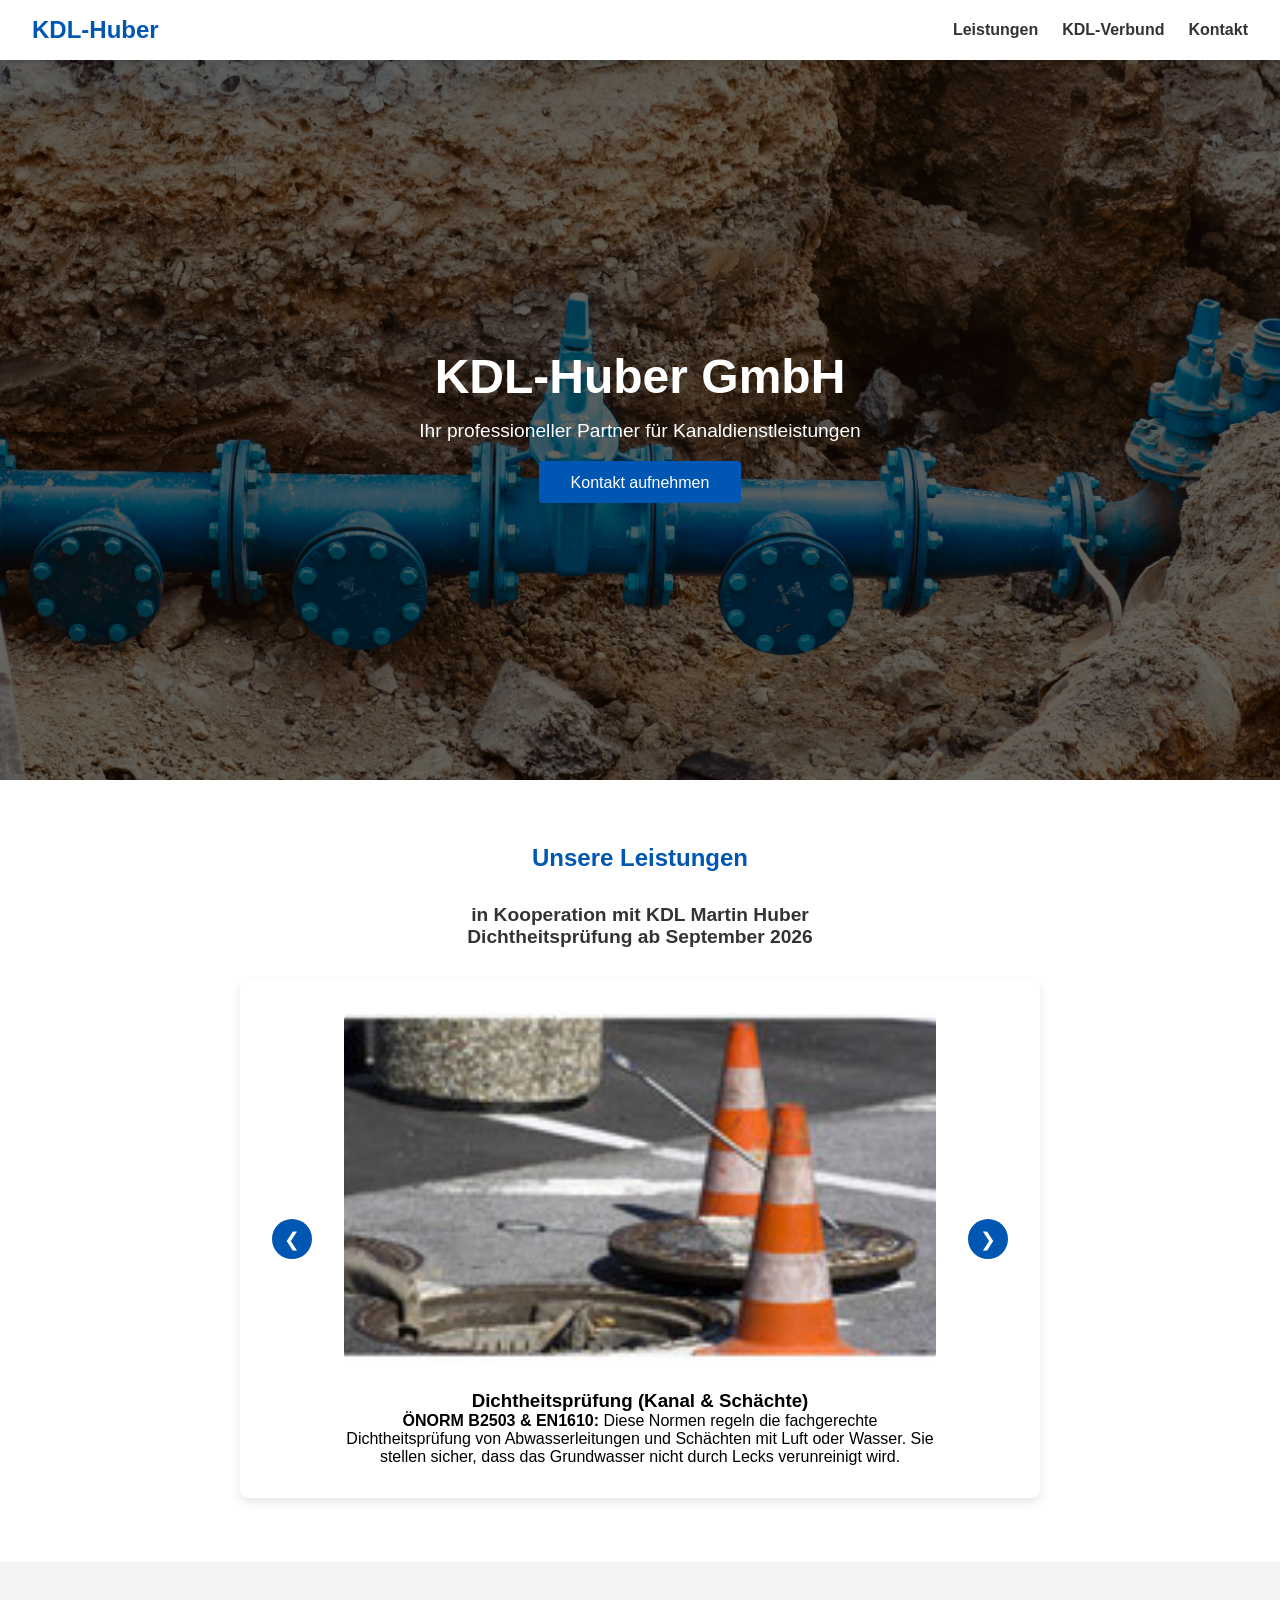
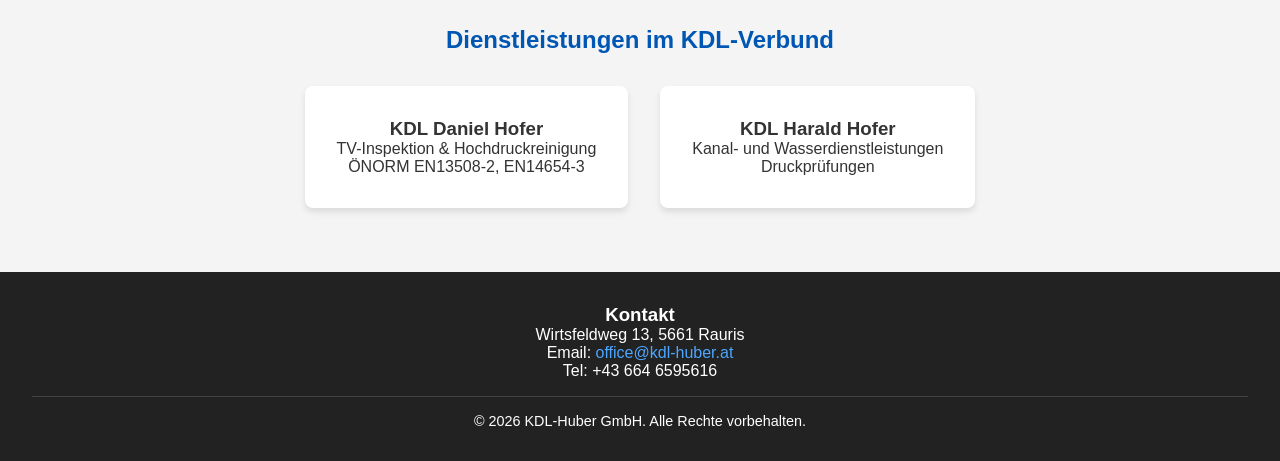
==== frontend/index.html @ ad159cf1 "change images" ====
<!DOCTYPE html>
<html lang="de">
<head>
    <meta charset="UTF-8">
    <meta name="viewport" content="width=device-width, initial-scale=1.0">
    <title>KDL-Huber GmbH | Kanaldienstleistungen</title>
    <link rel="stylesheet" href="style.css">
</head>
<body>
    <header class="navbar">
        <div class="logo">KDL-Huber</div>
        <nav>
            <ul class="nav-links">
                <li><a href="#services">Leistungen</a></li>
                <li><a href="#partner">KDL-Verbund</a></li>
                <li><a href="#contact">Kontakt</a></li>
            </ul>
        </nav>
    </header>

    <section class="hero" id="home">
        <div class="hero-content">
            <h1>KDL-Huber GmbH</h1>
            <p>Ihr professioneller Partner für Kanaldienstleistungen</p>
            <a href="#contact" class="btn">Kontakt aufnehmen</a>
        </div>
    </section>

    <section id="services" class="section">
        <h2>Unsere Leistungen</h2>
        <p class="coop-text">in Kooperation mit KDL Martin Huber<br>Dichtheitsprüfung ab September 2026</p>

        <div class="slider-container">
            <button class="slider-btn prev" onclick="moveSlide(-1)">&#10094;</button>
            
            <div class="slides">
                <!-- Slide 1 -->
                <div class="slide active">
                    <img src="../images/druckpruefungen_2.jpg" alt="Schacht Dichtheitsprüfung">
                    <h3>Dichtheitsprüfung (Kanal & Schächte)</h3>
                    <p><strong>ÖNORM B2503 & EN1610:</strong> Diese Normen regeln die fachgerechte Dichtheitsprüfung von Abwasserleitungen und Schächten mit Luft oder Wasser. Sie stellen sicher, dass das Grundwasser nicht durch Lecks verunreinigt wird.</p>
                </div>
                <!-- Slide 2 -->
                <div class="slide">
                    <img src="../images/Kanaldruckpruefungen.jpg" alt="Druckrohrleitungen">
                    <h3>Prüfung von Druckrohrleitungen</h3>
                    <p><strong>ÖNORM B5101:</strong> Diese Norm definiert die strengen Vorgaben für die Druckprüfung von Wasserleitungen. Wir garantieren, dass Ihre Leitungen dem geforderten Betriebsdruck dauerhaft und sicher standhalten.</p>
                </div>
                <!-- Slide 3 -->
                <div class="slide">
                    <img src="../images/Schachtdruckpruefungen.jpg" alt="Kanaldienstleistungen">
                    <h3>Umfassende Kanaldienstleistungen</h3>
                    <p>Egal ob Hausanschluss oder öffentliches Netz: Wir bieten professionelle Lösungen rund um Kanal- und Wasserdienstleistungen auf höchstem technischem Niveau.</p>
                </div>
            </div>

            <button class="slider-btn next" onclick="moveSlide(1)">&#10095;</button>
        </div>
    </section>

    <section id="partner" class="section bg-light">
        <h2>Dienstleistungen im KDL-Verbund</h2>
        <div class="partner-container">
            <a href="https://kanalundwasser.at/" target="_blank" class="partner-card">
                <h3>KDL Daniel Hofer</h3>
                <p>TV-Inspektion & Hochdruckreinigung<br>ÖNORM EN13508-2, EN14654-3</p>
            </a>
            <a href="https://www.kanaldienstleistungen.com/" target="_blank" class="partner-card">
                <h3>KDL Harald Hofer</h3>
                <p>Kanal- und Wasserdienstleistungen<br>Druckprüfungen</p>
            </a>
        </div>
    </section>

    <footer id="contact">
        <div class="footer-content">
            <h3>Kontakt</h3>
            <p>Wirtsfeldweg 13, 5661 Rauris</p>
            <p>Email: <a href="mailto:office@kdl-huber.at">office@kdl-huber.at</a></p>
            <p>Tel: +43 664 6595616</p>
        </div>
        <div class="footer-bottom">
            <p>&copy; 2026 KDL-Huber GmbH. Alle Rechte vorbehalten.</p>
        </div>
    </footer>
    
    <script src="app.js"></script>
</body>
</html>
---- frontend/style.css ----
:root {
    --primary: #0056b3;
    --text: #333;
    --light-bg: #f4f4f4;
}

* { margin: 0; padding: 0; box-sizing: border-box; font-family: sans-serif; }
html { scroll-behavior: smooth; }

.navbar {
    display: flex; justify-content: space-between; align-items: center;
    background: #fff; padding: 1rem 2rem;
    position: sticky; top: 0; z-index: 100; box-shadow: 0 2px 5px rgba(0,0,0,0.1);
}
.logo { font-size: 1.5rem; font-weight: bold; color: var(--primary); }
.nav-links { list-style: none; display: flex; gap: 1.5rem; }
.nav-links a { text-decoration: none; color: var(--text); font-weight: bold; }

.hero {
    height: 80vh;
    background: linear-gradient(rgba(0,0,0,0.6), rgba(0,0,0,0.6)), url('../images/hero-bg.jpg') center/cover;
    display: flex; align-items: center; justify-content: center;
    text-align: center; color: #fff;
}
.hero h1 { font-size: 3rem; margin-bottom: 1rem; }
.hero p { font-size: 1.2rem; margin-bottom: 2rem; }
.btn { background: var(--primary); color: #fff; padding: 0.8rem 2rem; text-decoration: none; border-radius: 4px; }

.section { padding: 4rem 2rem; text-align: center; }
.bg-light { background: var(--light-bg); }
.section h2 { margin-bottom: 2rem; color: var(--primary); }

.services-container, .partner-container {
    display: flex; justify-content: center; gap: 2rem; flex-wrap: wrap;
}
.service-card, .partner-card {
    background: #fff; padding: 2rem; border-radius: 8px;
    box-shadow: 0 4px 6px rgba(0,0,0,0.1); max-width: 350px;
    text-decoration: none; color: var(--text);
}
.partner-card:hover { transform: translateY(-5px); transition: 0.3s; }
.service-card img { width: 100%; border-radius: 5px; margin-bottom: 1rem; }

footer { background: #222; color: #fff; padding: 2rem; text-align: center; }
footer a { color: #4da6ff; text-decoration: none; }
.footer-bottom { margin-top: 1rem; border-top: 1px solid #444; padding-top: 1rem; font-size: 0.9rem; }

/* --- Slider & Service Styles --- */
.coop-text {
    font-size: 1.2rem;
    font-weight: bold;
    margin-bottom: 2rem;
    color: var(--text);
}

.slider-container {
    position: relative;
    max-width: 800px;
    margin: 0 auto;
    display: flex;
    align-items: center;
    background: #fff;
    padding: 2rem;
    border-radius: 8px;
    box-shadow: 0 4px 10px rgba(0,0,0,0.1);
}

.slides {
    overflow: hidden;
    width: 100%;
    position: relative;
}

.slide {
    display: none;
    text-align: center;
    padding: 0 2rem;
    animation: fade 0.5s ease-in-out;
}

.slide.active {
    display: block;
}

.slide img {
    width: 100%;
    height: 350px;
    object-fit: cover;
    border-radius: 8px;
    margin-bottom: 1.5rem;
}

.slider-btn {
    background: var(--primary);
    color: white;
    border: none;
    width: 40px;
    height: 40px;
    cursor: pointer;
    font-size: 1.2rem;
    border-radius: 50%;
    z-index: 10;
    display: flex;
    align-items: center;
    justify-content: center;
    flex-shrink: 0;
}

.slider-btn:hover {
    background: #004494;
}

@keyframes fade {
    from { opacity: 0.4; }
    to { opacity: 1; }
}
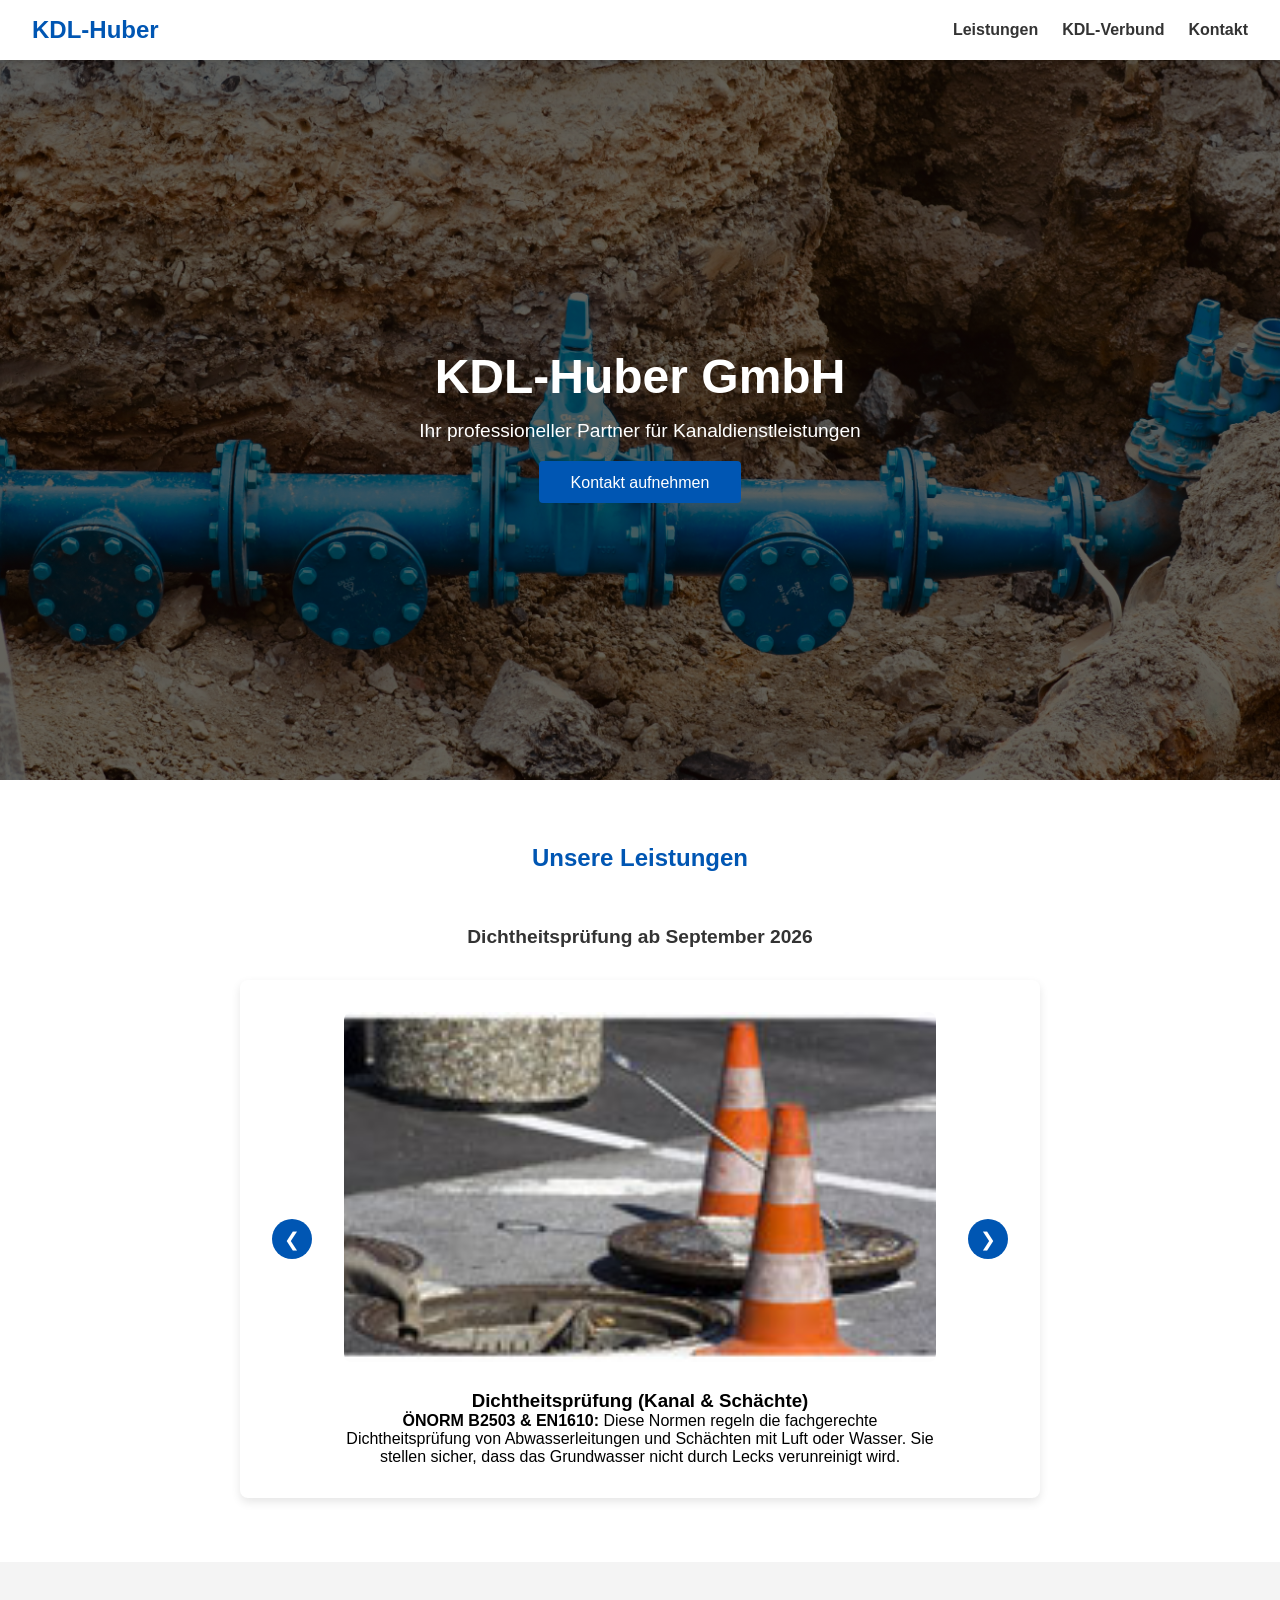
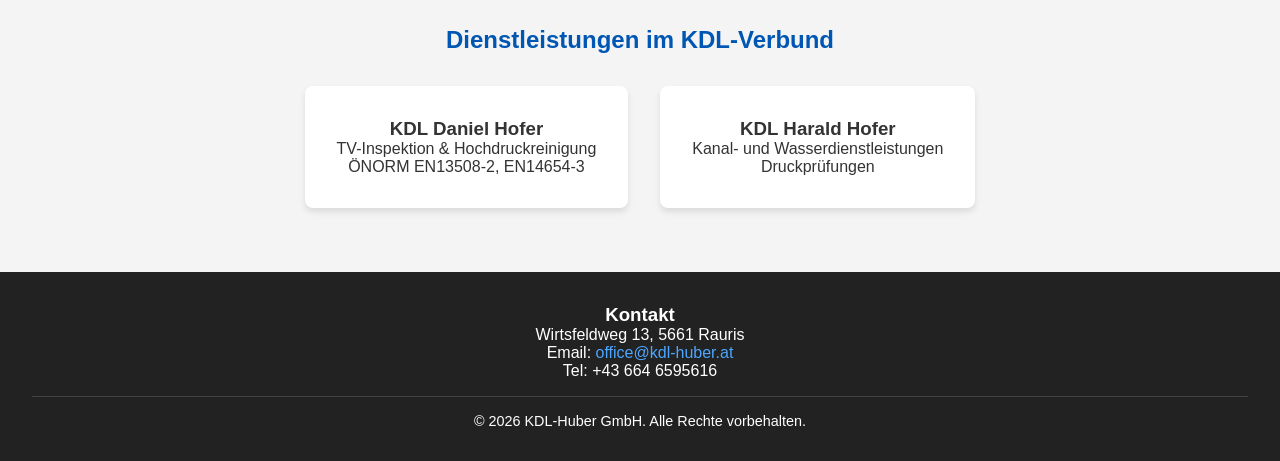
==== commit 80abb616: "koop" ====
--- a/frontend/index.html
+++ b/frontend/index.html
@@ -28,7 +28,7 @@
 
     <section id="services" class="section">
         <h2>Unsere Leistungen</h2>
-        <p class="coop-text">in Kooperation mit KDL Martin Huber<br>Dichtheitsprüfung ab September 2026</p>
+        <p class="coop-text"><br>Dichtheitsprüfung ab September 2026</p>
 
         <div class="slider-container">
             <button class="slider-btn prev" onclick="moveSlide(-1)">&#10094;</button>
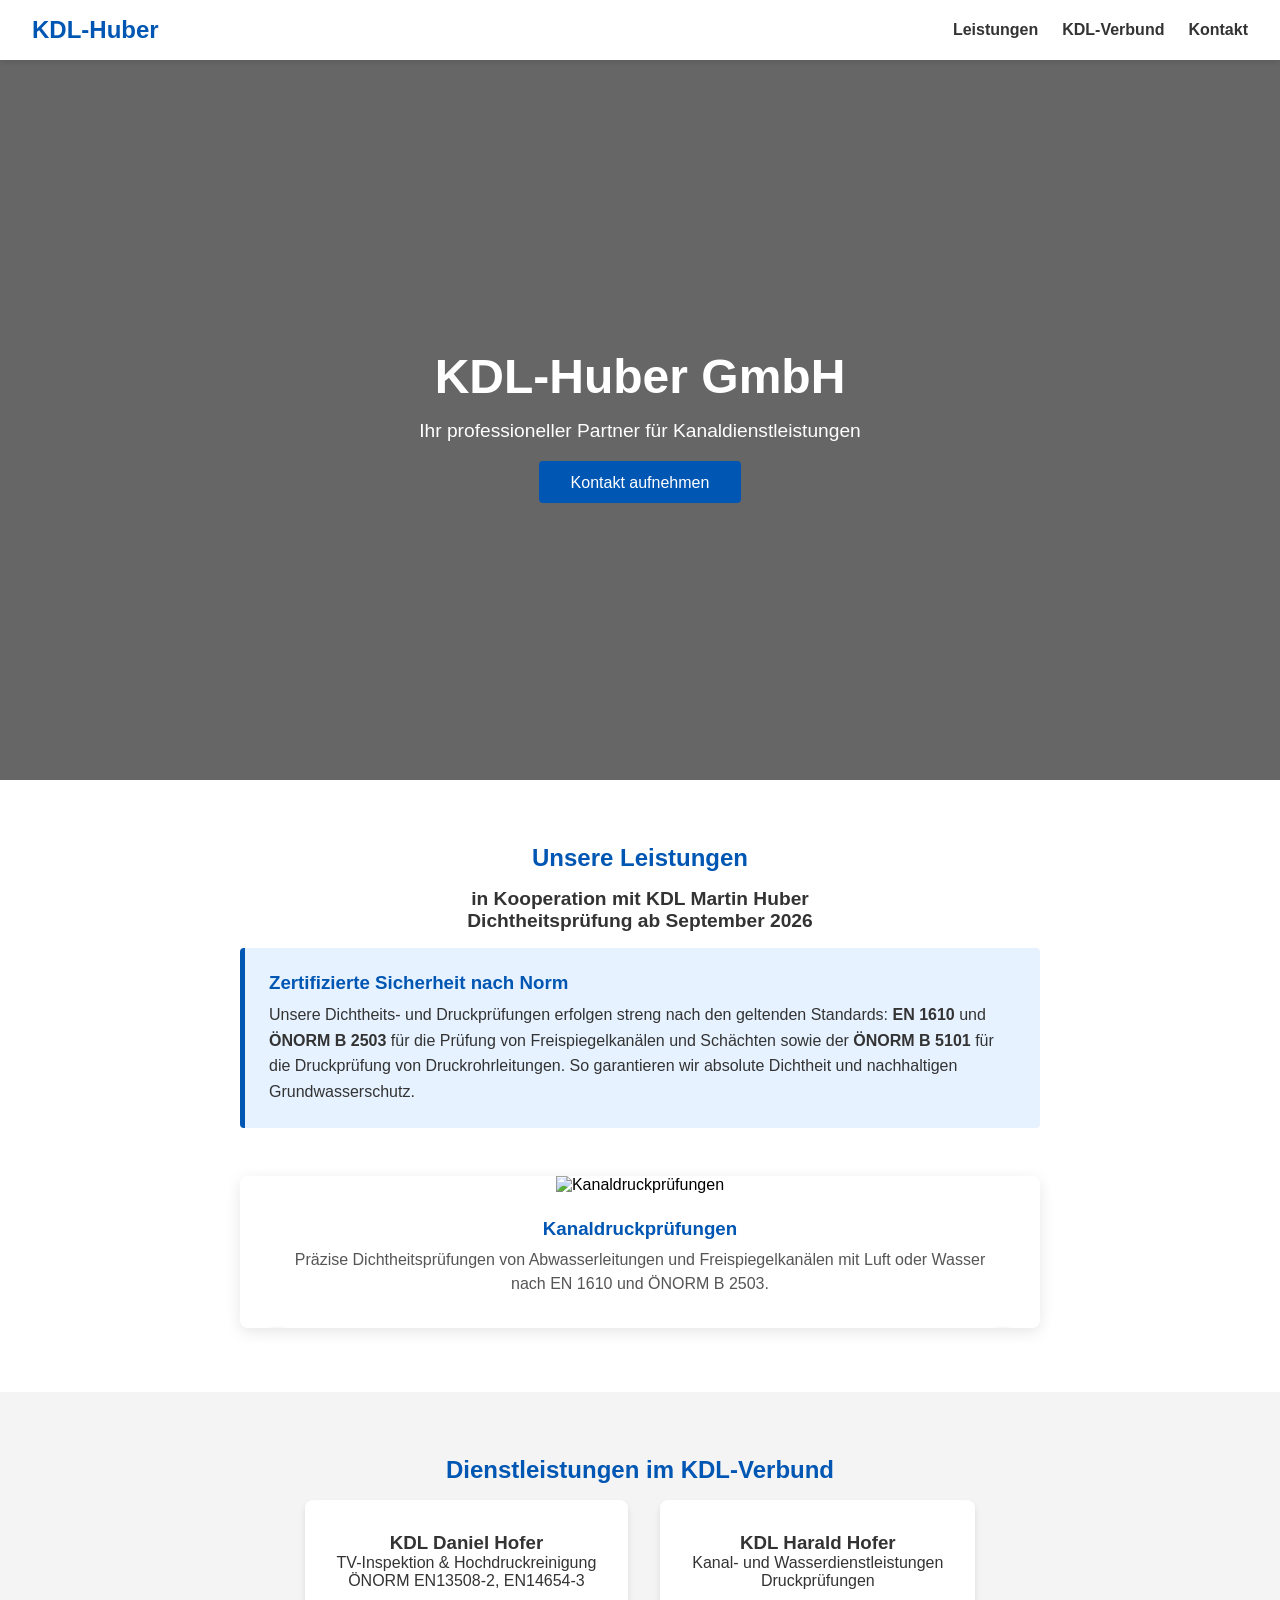
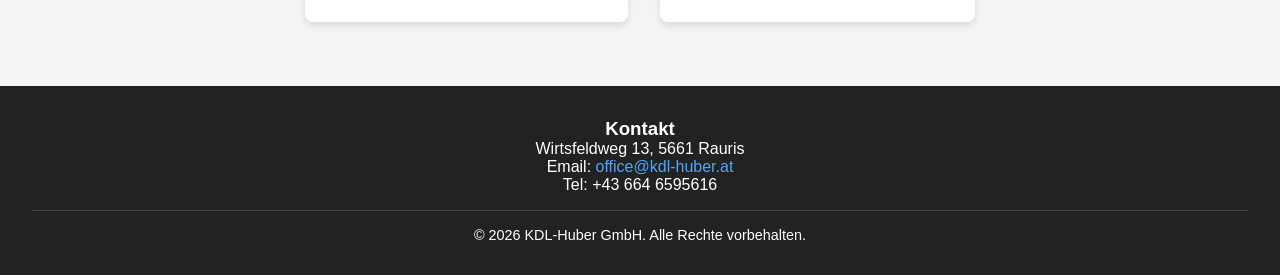
==== commit 2888ed10: "major change_02" ====
--- a/frontend/index.html
+++ b/frontend/index.html
@@ -28,7 +28,12 @@
 
     <section id="services" class="section">
         <h2>Unsere Leistungen</h2>
-        <p class="coop-text"><br>Dichtheitsprüfung ab September 2026</p>
+        <p class="coop-text">in Kooperation mit KDL Martin Huber<br>Dichtheitsprüfung ab September 2026</p>
+
+        <div class="norms-info">
+            <h3>Zertifizierte Sicherheit nach Norm</h3>
+            <p>Unsere Dichtheits- und Druckprüfungen erfolgen streng nach den geltenden Standards: <strong>EN 1610</strong> und <strong>ÖNORM B 2503</strong> für die Prüfung von Freispiegelkanälen und Schächten sowie der <strong>ÖNORM B 5101</strong> für die Druckprüfung von Druckrohrleitungen. So garantieren wir absolute Dichtheit und nachhaltigen Grundwasserschutz.</p>
+        </div>
 
         <div class="slider-container">
             <button class="slider-btn prev" onclick="moveSlide(-1)">&#10094;</button>
@@ -36,21 +41,51 @@
             <div class="slides">
                 <!-- Slide 1 -->
                 <div class="slide active">
-                    <img src="../images/druckpruefungen_2.jpg" alt="Schacht Dichtheitsprüfung">
-                    <h3>Dichtheitsprüfung (Kanal & Schächte)</h3>
-                    <p><strong>ÖNORM B2503 & EN1610:</strong> Diese Normen regeln die fachgerechte Dichtheitsprüfung von Abwasserleitungen und Schächten mit Luft oder Wasser. Sie stellen sicher, dass das Grundwasser nicht durch Lecks verunreinigt wird.</p>
+                    <img src="images/Kanaldruckpruefungen.jpg" alt="Kanaldruckprüfungen">
+                    <div class="slide-content">
+                        <h3>Kanaldruckprüfungen</h3>
+                        <p>Präzise Dichtheitsprüfungen von Abwasserleitungen und Freispiegelkanälen mit Luft oder Wasser nach EN 1610 und ÖNORM B 2503.</p>
+                    </div>
                 </div>
                 <!-- Slide 2 -->
                 <div class="slide">
-                    <img src="../images/Kanaldruckpruefungen.jpg" alt="Druckrohrleitungen">
-                    <h3>Prüfung von Druckrohrleitungen</h3>
-                    <p><strong>ÖNORM B5101:</strong> Diese Norm definiert die strengen Vorgaben für die Druckprüfung von Wasserleitungen. Wir garantieren, dass Ihre Leitungen dem geforderten Betriebsdruck dauerhaft und sicher standhalten.</p>
+                    <img src="images/Schachtdruckpruefungen.jpg" alt="Schachtdruckprüfungen">
+                    <div class="slide-content">
+                        <h3>Schachtdruckprüfungen</h3>
+                        <p>Fachgerechte Überprüfung von Kanalschächten auf absolute Dichtheit, um das Austreten von Abwasser in das Erdreich zu verhindern.</p>
+                    </div>
                 </div>
                 <!-- Slide 3 -->
                 <div class="slide">
-                    <img src="../images/Schachtdruckpruefungen.jpg" alt="Kanaldienstleistungen">
-                    <h3>Umfassende Kanaldienstleistungen</h3>
-                    <p>Egal ob Hausanschluss oder öffentliches Netz: Wir bieten professionelle Lösungen rund um Kanal- und Wasserdienstleistungen auf höchstem technischem Niveau.</p>
+                    <img src="images/Hausanschlusspruefungen.jpg" alt="Hausanschlussprüfungen">
+                    <div class="slide-content">
+                        <h3>Hausanschlussprüfungen</h3>
+                        <p>Kontrolle und Zertifizierung von privaten Entwässerungssystemen und deren sicherer Anbindung an das öffentliche Netz.</p>
+                    </div>
+                </div>
+                <!-- Slide 4 -->
+                <div class="slide">
+                    <img src="images/Behaelterpruefungen.png" alt="Behälterprüfungen">
+                    <div class="slide-content">
+                        <h3>Behälterprüfungen</h3>
+                        <p>Zuverlässige Dichtheitsprüfung von Abwassersammelgruben und Spezialbehältern gemäß den gesetzlichen Umweltauflagen.</p>
+                    </div>
+                </div>
+                <!-- Slide 5 -->
+                <div class="slide">
+                    <img src="images/druckpruefungen_2.jpg" alt="Druckrohrleitungen">
+                    <div class="slide-content">
+                        <h3>Prüfung von Druckrohrleitungen</h3>
+                        <p>Druckprüfungen nach ÖNORM B 5101 für Leitungen, die unter permanentem Betriebsdruck stehen.</p>
+                    </div>
+                </div>
+                <!-- Slide 6 -->
+                <div class="slide">
+                    <img src="images/druckpruefung.jpg" alt="Messtechnik Verfahren">
+                    <div class="slide-content">
+                        <h3>Modernste Messtechnik</h3>
+                        <p>Einsatz hochmoderner Technik (Kompressoren, Druckluftregler und digitale Druckmessgeräte) für millimetergenaue Protokollierung.</p>
+                    </div>
                 </div>
             </div>
 
--- a/frontend/style.css
+++ b/frontend/style.css
@@ -16,9 +16,10 @@
 .nav-links { list-style: none; display: flex; gap: 1.5rem; }
 .nav-links a { text-decoration: none; color: var(--text); font-weight: bold; }
 
+/* Hero Section */
 .hero {
     height: 80vh;
-    background: linear-gradient(rgba(0,0,0,0.6), rgba(0,0,0,0.6)), url('../images/hero-bg.jpg') center/cover;
+    background: linear-gradient(rgba(0,0,0,0.6), rgba(0,0,0,0.6)), url('images/hero-bg.jpg') center/cover;
     display: flex; align-items: center; justify-content: center;
     text-align: center; color: #fff;
 }
@@ -28,89 +29,69 @@
 
 .section { padding: 4rem 2rem; text-align: center; }
 .bg-light { background: var(--light-bg); }
-.section h2 { margin-bottom: 2rem; color: var(--primary); }
+.section h2 { margin-bottom: 1rem; color: var(--primary); }
 
-.services-container, .partner-container {
-    display: flex; justify-content: center; gap: 2rem; flex-wrap: wrap;
+/* Norms Info Box */
+.coop-text { font-size: 1.2rem; font-weight: bold; margin-bottom: 1rem; color: var(--text); }
+.norms-info {
+    max-width: 800px; margin: 0 auto 3rem auto; background: #e6f2ff;
+    padding: 1.5rem; border-left: 5px solid var(--primary); border-radius: 4px; text-align: left;
 }
-.service-card, .partner-card {
+.norms-info h3 { margin-bottom: 0.5rem; color: var(--primary); }
+.norms-info p { line-height: 1.6; color: var(--text); }
+
+/* Slider Styles */
+.slider-container {
+    position: relative; max-width: 800px; margin: 0 auto; background: #fff;
+    border-radius: 8px; box-shadow: 0 4px 15px rgba(0,0,0,0.1); overflow: hidden;
+}
+.slides { width: 100%; position: relative; }
+.slide { display: none; text-align: center; animation: fade 0.5s ease-in-out; }
+.slide.active { display: block; }
+
+.slide img { width: 100%; height: 350px; object-fit: cover; }
+.slide-content { padding: 1.5rem 3rem 2rem 3rem; }
+.slide-content h3 { margin-bottom: 0.5rem; color: var(--primary); }
+.slide-content p { color: #555; line-height: 1.5; }
+
+/* Slider Buttons */
+.slider-btn {
+    position: absolute; top: 175px; /* Mittig über dem Bild (350px/2) */
+    transform: translateY(-50%); background: var(--primary); color: white;
+    border: none; width: 45px; height: 45px; cursor: pointer; font-size: 1.2rem;
+    border-radius: 50%; z-index: 10; display: flex; align-items: center; justify-content: center;
+    box-shadow: 0 2px 5px rgba(0,0,0,0.3); transition: background 0.3s;
+}
+.slider-btn.prev { left: 15px; }
+.slider-btn.next { right: 15px; }
+.slider-btn:hover { background: #003d82; }
+
+@keyframes fade { from { opacity: 0.4; } to { opacity: 1; } }
+
+/* Partner & Footer */
+.partner-container { display: flex; justify-content: center; gap: 2rem; flex-wrap: wrap; }
+.partner-card {
     background: #fff; padding: 2rem; border-radius: 8px;
     box-shadow: 0 4px 6px rgba(0,0,0,0.1); max-width: 350px;
-    text-decoration: none; color: var(--text);
+    text-decoration: none; color: var(--text); transition: transform 0.3s;
 }
-.partner-card:hover { transform: translateY(-5px); transition: 0.3s; }
-.service-card img { width: 100%; border-radius: 5px; margin-bottom: 1rem; }
+.partner-card:hover { transform: translateY(-5px); }
 
 footer { background: #222; color: #fff; padding: 2rem; text-align: center; }
 footer a { color: #4da6ff; text-decoration: none; }
 .footer-bottom { margin-top: 1rem; border-top: 1px solid #444; padding-top: 1rem; font-size: 0.9rem; }
 
-/* --- Slider & Service Styles --- */
-.coop-text {
-    font-size: 1.2rem;
-    font-weight: bold;
-    margin-bottom: 2rem;
-    color: var(--text);
-}
-
-.slider-container {
-    position: relative;
-    max-width: 800px;
-    margin: 0 auto;
-    display: flex;
-    align-items: center;
-    background: #fff;
-    padding: 2rem;
-    border-radius: 8px;
-    box-shadow: 0 4px 10px rgba(0,0,0,0.1);
-}
-
-.slides {
-    overflow: hidden;
-    width: 100%;
-    position: relative;
-}
-
-.slide {
-    display: none;
-    text-align: center;
-    padding: 0 2rem;
-    animation: fade 0.5s ease-in-out;
-}
-
-.slide.active {
-    display: block;
-}
-
-.slide img {
-    width: 100%;
-    height: 350px;
-    object-fit: cover;
-    border-radius: 8px;
-    margin-bottom: 1.5rem;
-}
-
-.slider-btn {
-    background: var(--primary);
-    color: white;
-    border: none;
-    width: 40px;
-    height: 40px;
-    cursor: pointer;
-    font-size: 1.2rem;
-    border-radius: 50%;
-    z-index: 10;
-    display: flex;
-    align-items: center;
-    justify-content: center;
-    flex-shrink: 0;
-}
-
-.slider-btn:hover {
-    background: #004494;
-}
-
-@keyframes fade {
-    from { opacity: 0.4; }
-    to { opacity: 1; }
+/* --- Responsive Design (Mobile) --- */
+@media (max-width: 768px) {
+    .navbar { flex-direction: column; padding: 1rem; }
+    .nav-links { margin-top: 1rem; gap: 1rem; flex-wrap: wrap; justify-content: center; }
+    .hero h1 { font-size: 2rem; }
+    .hero p { font-size: 1rem; padding: 0 1rem; }
+    .section { padding: 3rem 1rem; }
+    .norms-info { padding: 1rem; font-size: 0.9rem; }
+    
+    .slide img { height: 250px; }
+    .slider-btn { top: 125px; width: 35px; height: 35px; font-size: 1rem; }
+    .slide-content { padding: 1.5rem 1rem; }
+    .partner-card { width: 100%; }
 }
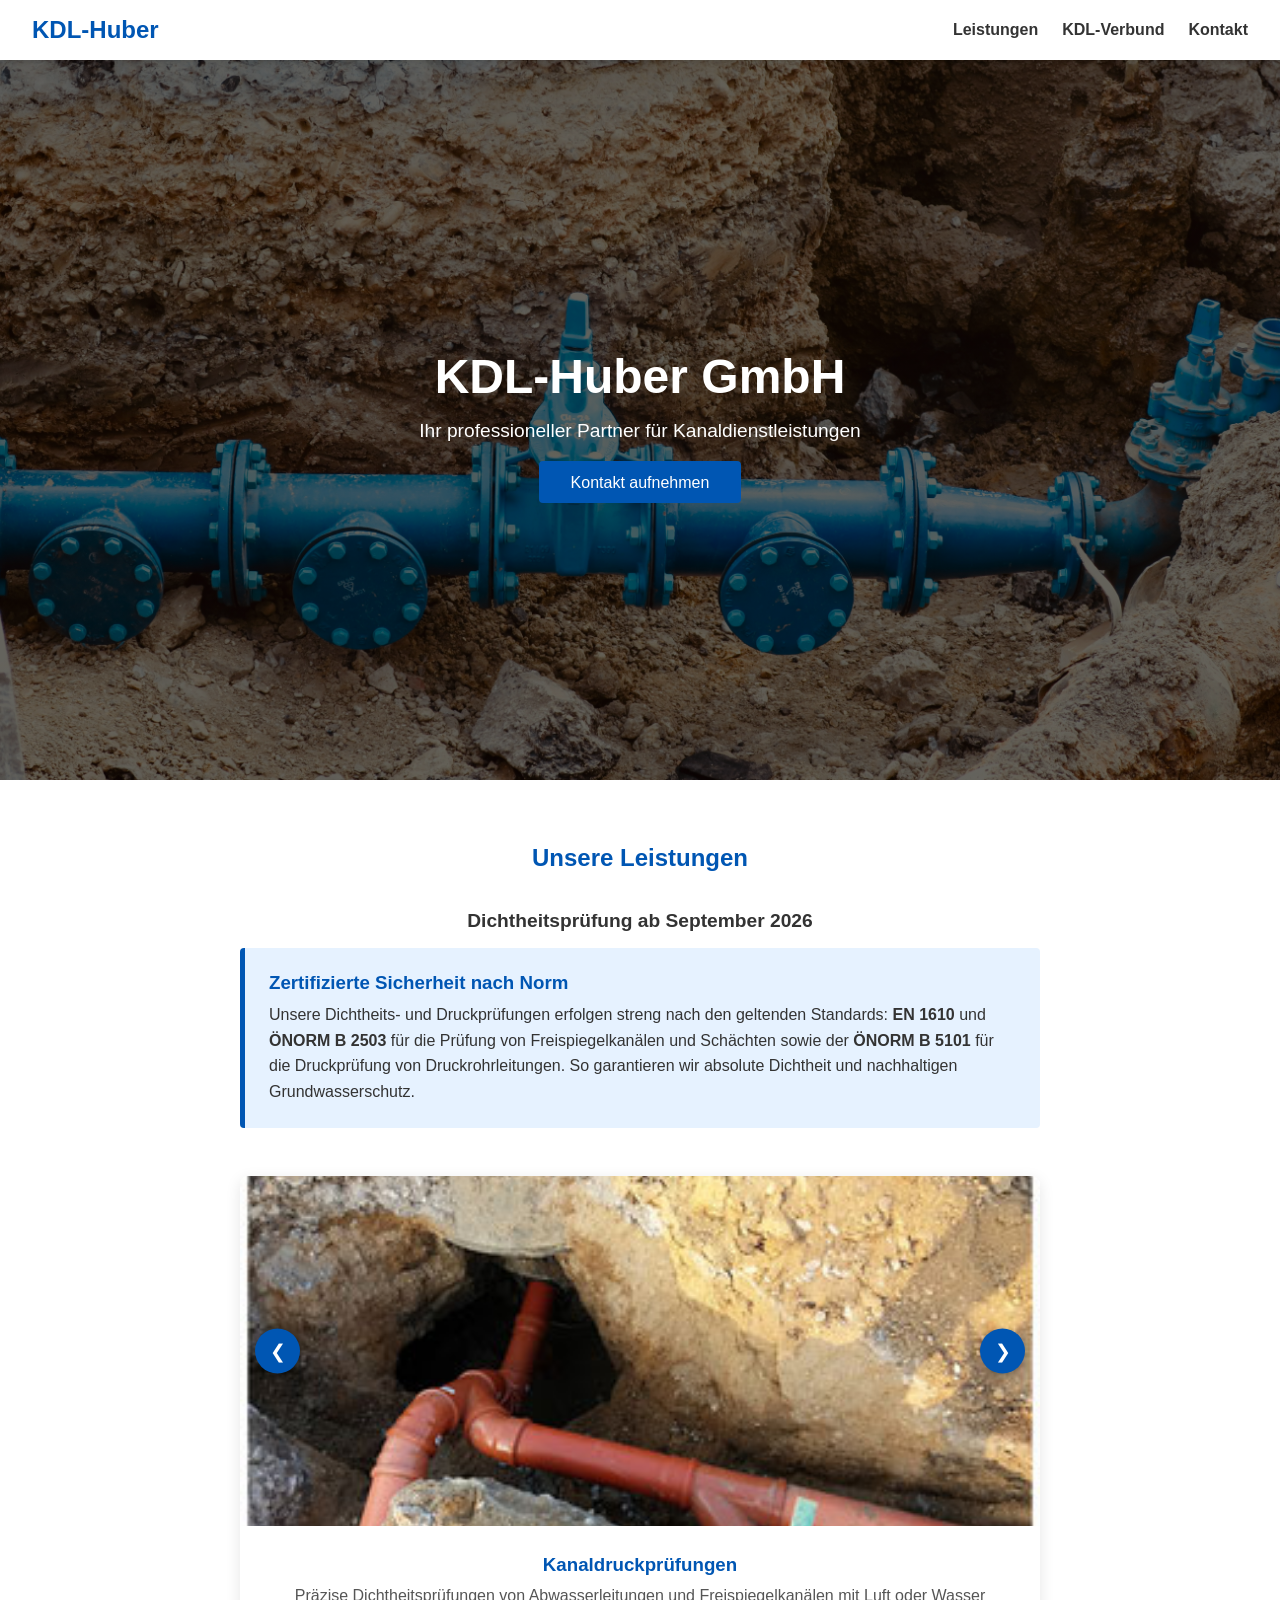
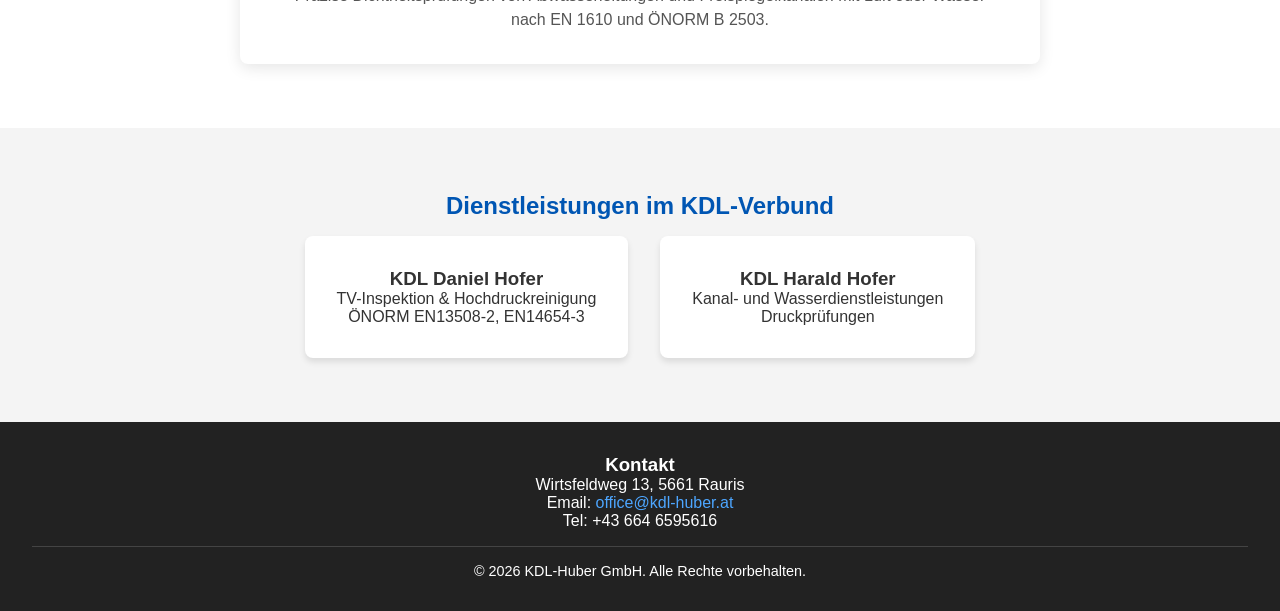
==== commit 4c9954c2: "koop2" ====
--- a/frontend/index.html
+++ b/frontend/index.html
@@ -28,7 +28,7 @@
 
     <section id="services" class="section">
         <h2>Unsere Leistungen</h2>
-        <p class="coop-text">in Kooperation mit KDL Martin Huber<br>Dichtheitsprüfung ab September 2026</p>
+        <p class="coop-text"><br>Dichtheitsprüfung ab September 2026</p>
 
         <div class="norms-info">
             <h3>Zertifizierte Sicherheit nach Norm</h3>
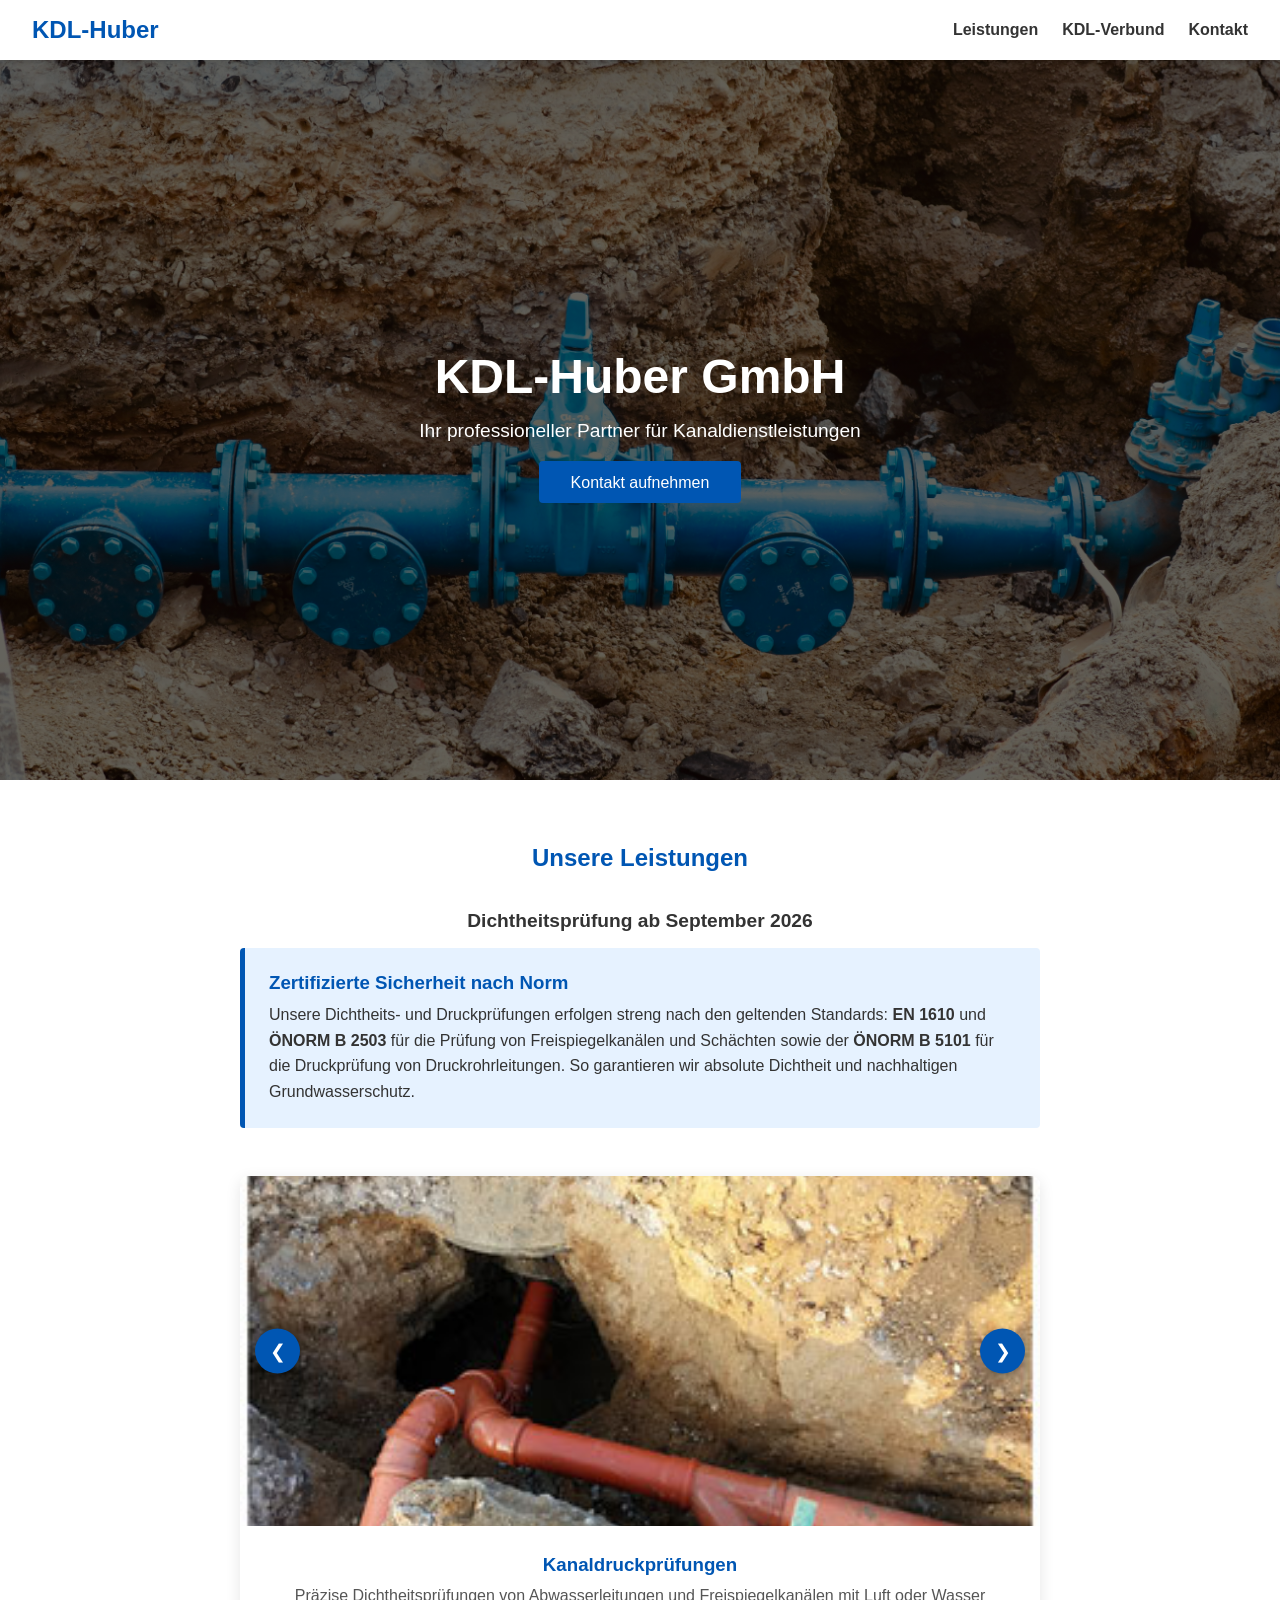
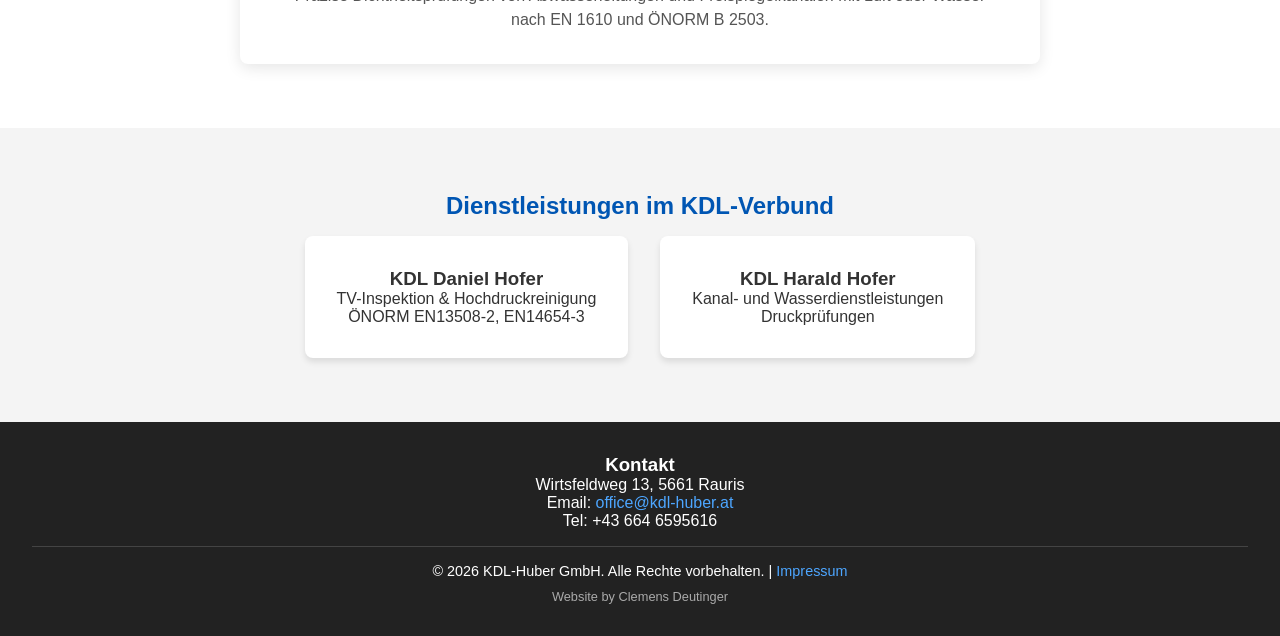
==== commit 93a44617: "impressum" ====
--- a/frontend/index.html
+++ b/frontend/index.html
@@ -115,7 +115,8 @@
             <p>Tel: +43 664 6595616</p>
         </div>
         <div class="footer-bottom">
-            <p>&copy; 2026 KDL-Huber GmbH. Alle Rechte vorbehalten.</p>
+            <p>&copy; 2026 KDL-Huber GmbH. Alle Rechte vorbehalten. | <a href="impressum.html">Impressum</a></p>
+            <p style="margin-top: 10px; font-size: 0.8rem; color: #aaa;">Website by Clemens Deutinger</p>
         </div>
     </footer>
     
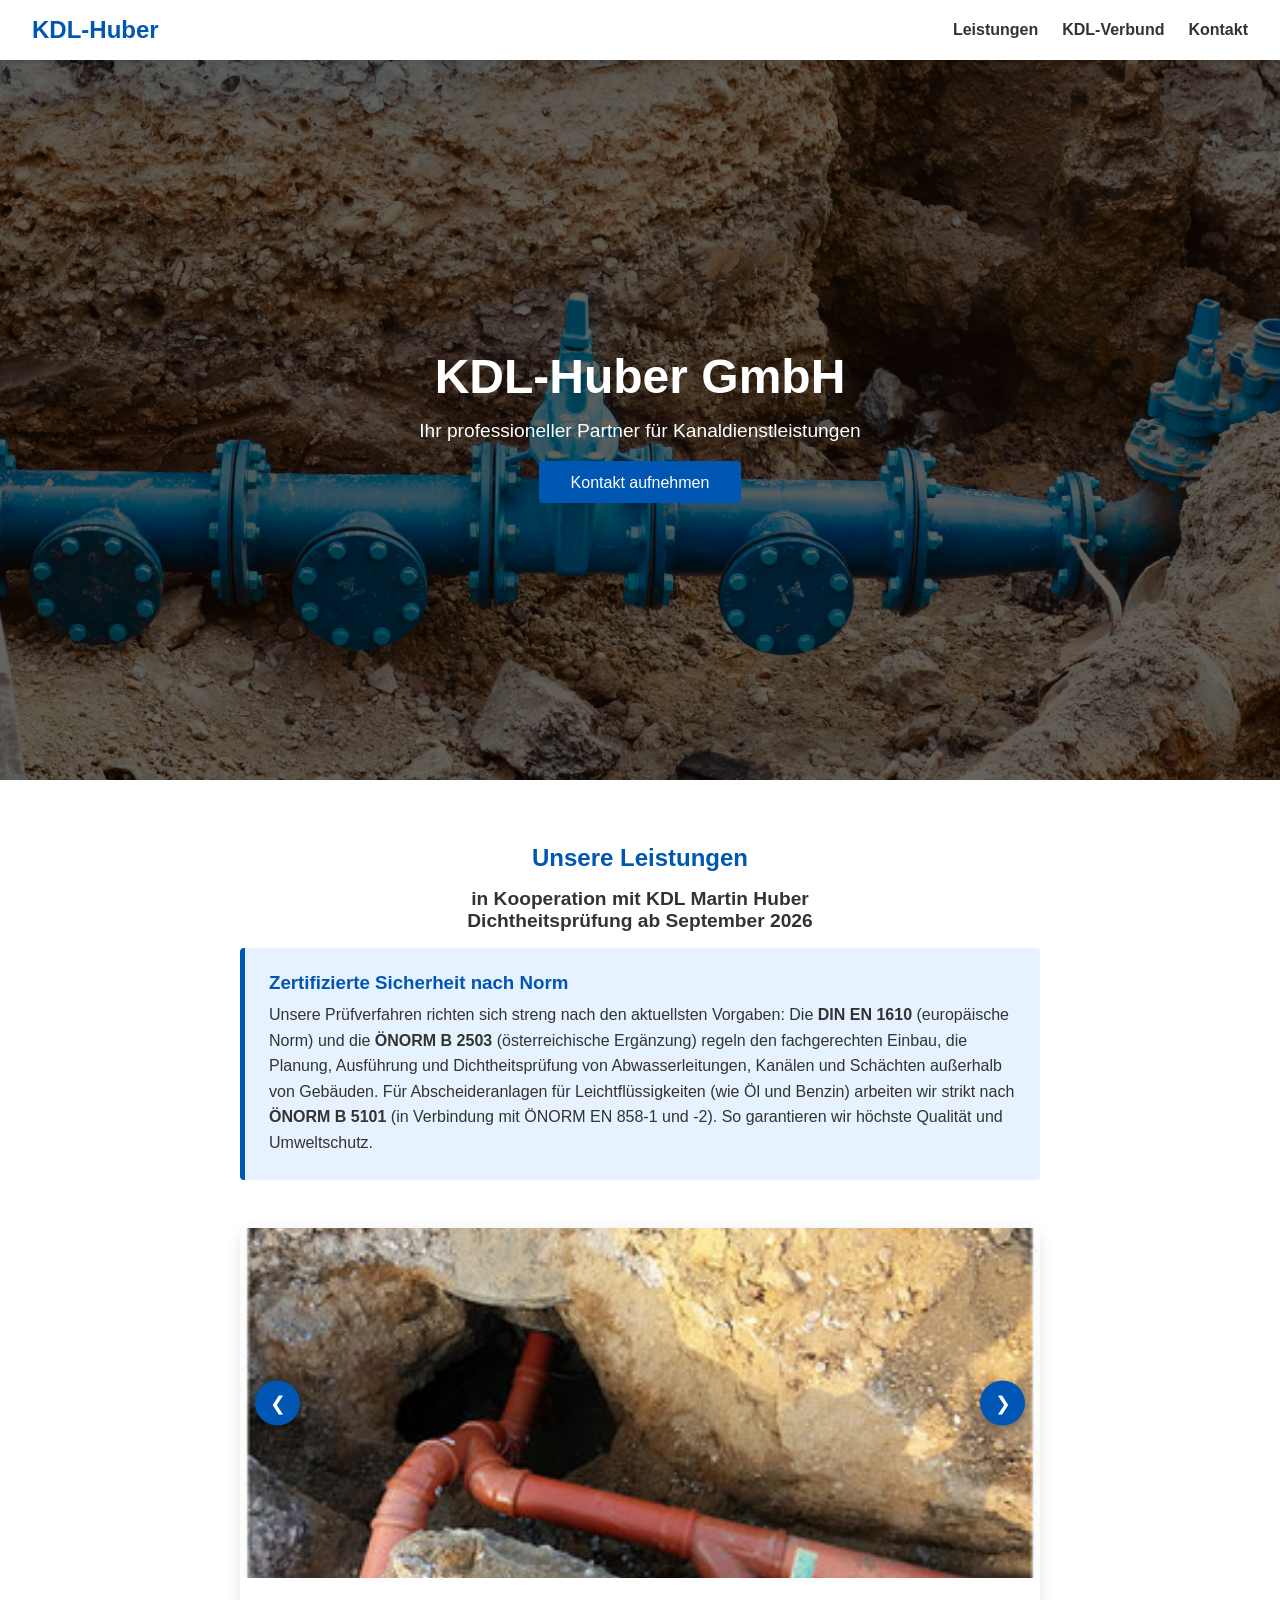
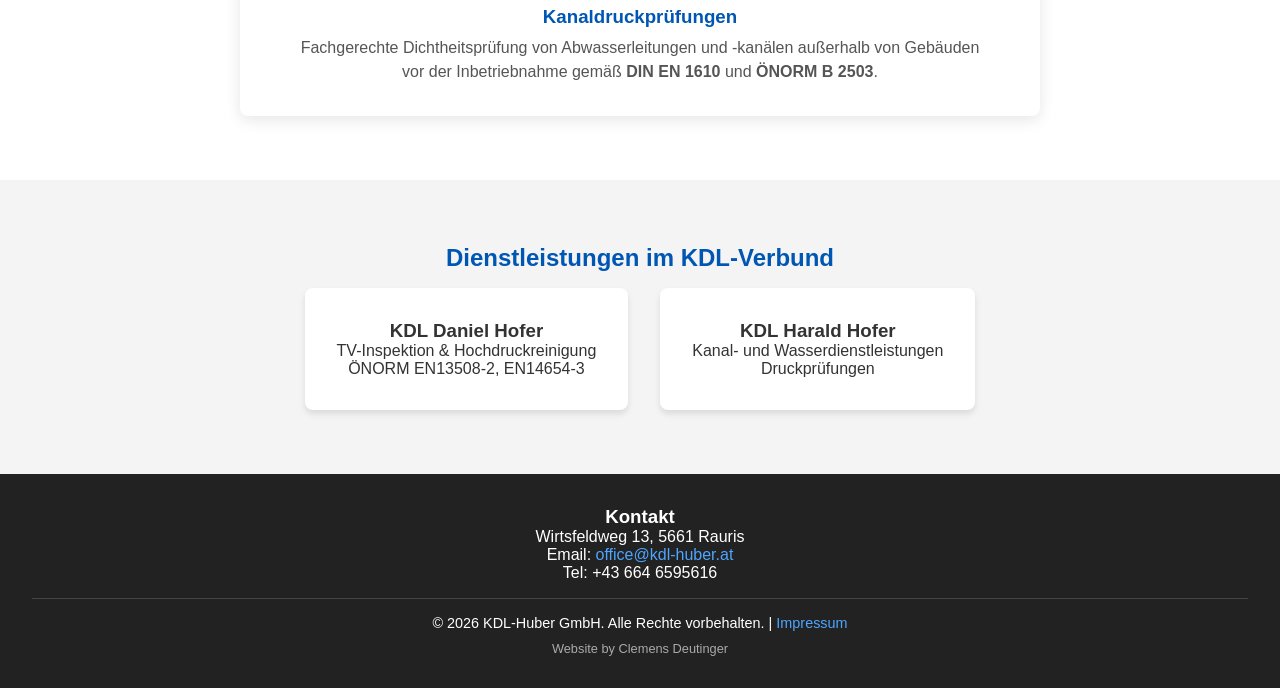
==== commit 4fd6d699: "infos fixen" ====
--- a/frontend/index.html
+++ b/frontend/index.html
@@ -28,11 +28,11 @@
 
     <section id="services" class="section">
         <h2>Unsere Leistungen</h2>
-        <p class="coop-text"><br>Dichtheitsprüfung ab September 2026</p>
+        <p class="coop-text">in Kooperation mit KDL Martin Huber<br>Dichtheitsprüfung ab September 2026</p>
 
         <div class="norms-info">
             <h3>Zertifizierte Sicherheit nach Norm</h3>
-            <p>Unsere Dichtheits- und Druckprüfungen erfolgen streng nach den geltenden Standards: <strong>EN 1610</strong> und <strong>ÖNORM B 2503</strong> für die Prüfung von Freispiegelkanälen und Schächten sowie der <strong>ÖNORM B 5101</strong> für die Druckprüfung von Druckrohrleitungen. So garantieren wir absolute Dichtheit und nachhaltigen Grundwasserschutz.</p>
+            <p>Unsere Prüfverfahren richten sich streng nach den aktuellsten Vorgaben: Die <strong>DIN EN 1610</strong> (europäische Norm) und die <strong>ÖNORM B 2503</strong> (österreichische Ergänzung) regeln den fachgerechten Einbau, die Planung, Ausführung und Dichtheitsprüfung von Abwasserleitungen, Kanälen und Schächten außerhalb von Gebäuden. Für Abscheideranlagen für Leichtflüssigkeiten (wie Öl und Benzin) arbeiten wir strikt nach <strong>ÖNORM B 5101</strong> (in Verbindung mit ÖNORM EN 858-1 und -2). So garantieren wir höchste Qualität und Umweltschutz.</p>
         </div>
 
         <div class="slider-container">
@@ -44,7 +44,7 @@
                     <img src="images/Kanaldruckpruefungen.jpg" alt="Kanaldruckprüfungen">
                     <div class="slide-content">
                         <h3>Kanaldruckprüfungen</h3>
-                        <p>Präzise Dichtheitsprüfungen von Abwasserleitungen und Freispiegelkanälen mit Luft oder Wasser nach EN 1610 und ÖNORM B 2503.</p>
+                        <p>Fachgerechte Dichtheitsprüfung von Abwasserleitungen und -kanälen außerhalb von Gebäuden vor der Inbetriebnahme gemäß <strong>DIN EN 1610</strong> und <strong>ÖNORM B 2503</strong>.</p>
                     </div>
                 </div>
                 <!-- Slide 2 -->
@@ -52,7 +52,7 @@
                     <img src="images/Schachtdruckpruefungen.jpg" alt="Schachtdruckprüfungen">
                     <div class="slide-content">
                         <h3>Schachtdruckprüfungen</h3>
-                        <p>Fachgerechte Überprüfung von Kanalschächten auf absolute Dichtheit, um das Austreten von Abwasser in das Erdreich zu verhindern.</p>
+                        <p>Schächte müssen fachgerecht im Erdreich verlegt sein. Wir überprüfen diese streng nach <strong>DIN EN 1610</strong> auf absolute Dichtheit, um das Austreten von Abwasser zu verhindern.</p>
                     </div>
                 </div>
                 <!-- Slide 3 -->
@@ -60,23 +60,23 @@
                     <img src="images/Hausanschlusspruefungen.jpg" alt="Hausanschlussprüfungen">
                     <div class="slide-content">
                         <h3>Hausanschlussprüfungen</h3>
-                        <p>Kontrolle und Zertifizierung von privaten Entwässerungssystemen und deren sicherer Anbindung an das öffentliche Netz.</p>
+                        <p>Zertifizierte Kontrolle von privaten Entwässerungssystemen. Wir prüfen die Ausführung und den Betrieb nach den ergänzenden Bestimmungen der <strong>ÖNORM B 2503</strong>.</p>
                     </div>
                 </div>
                 <!-- Slide 4 -->
                 <div class="slide">
-                    <img src="images/Behaelterpruefungen.png" alt="Behälterprüfungen">
+                    <img src="images/Behaelterpruefungen.png" alt="Abscheideranlagen">
                     <div class="slide-content">
-                        <h3>Behälterprüfungen</h3>
-                        <p>Zuverlässige Dichtheitsprüfung von Abwassersammelgruben und Spezialbehältern gemäß den gesetzlichen Umweltauflagen.</p>
+                        <h3>Prüfung von Abscheideranlagen</h3>
+                        <p>Spezialprüfungen für Leichtflüssigkeiten (wie Öl und Benzin) nach den nationalen Zusatz- und Ergänzungsanforderungen der <strong>ÖNORM B 5101</strong> (in Verbindung mit ÖNORM EN 858-1 und -2).</p>
                     </div>
                 </div>
                 <!-- Slide 5 -->
                 <div class="slide">
-                    <img src="images/druckpruefungen_2.jpg" alt="Druckrohrleitungen">
+                    <img src="images/druckpruefungen_2.jpg" alt="Umfassende Druckprüfungen">
                     <div class="slide-content">
-                        <h3>Prüfung von Druckrohrleitungen</h3>
-                        <p>Druckprüfungen nach ÖNORM B 5101 für Leitungen, die unter permanentem Betriebsdruck stehen.</p>
+                        <h3>Umfassende Druckprüfungen</h3>
+                        <p>Sicherstellung des reibungslosen Betriebs von Kanalanlagen durch präzise Kontrollen, um Lecks zuverlässig und frühzeitig aufzuspüren.</p>
                     </div>
                 </div>
                 <!-- Slide 6 -->
@@ -84,7 +84,7 @@
                     <img src="images/druckpruefung.jpg" alt="Messtechnik Verfahren">
                     <div class="slide-content">
                         <h3>Modernste Messtechnik</h3>
-                        <p>Einsatz hochmoderner Technik (Kompressoren, Druckluftregler und digitale Druckmessgeräte) für millimetergenaue Protokollierung.</p>
+                        <p>Einsatz hochmoderner Technik (Kompressoren, Druckluftregler und digitale Druckmessgeräte) für millimetergenaue Messungen und normgerechte Protokollierung.</p>
                     </div>
                 </div>
             </div>
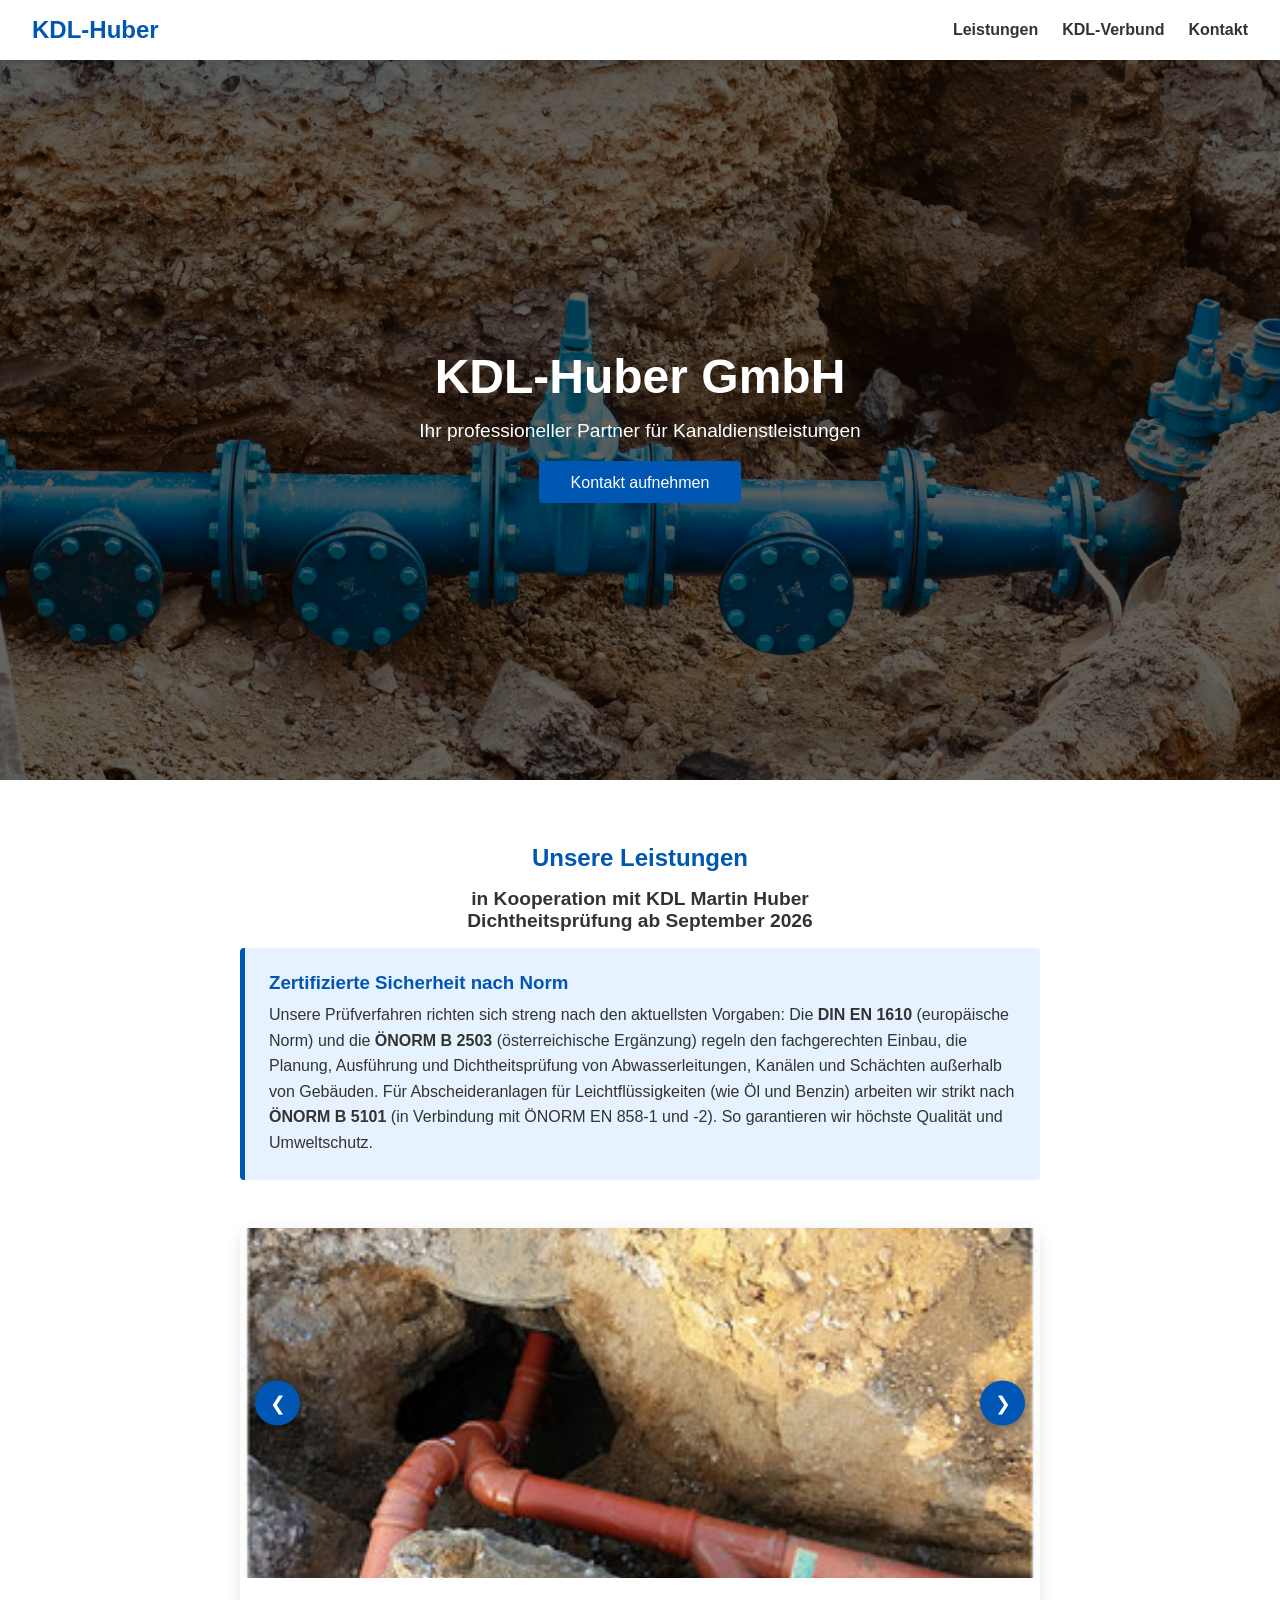
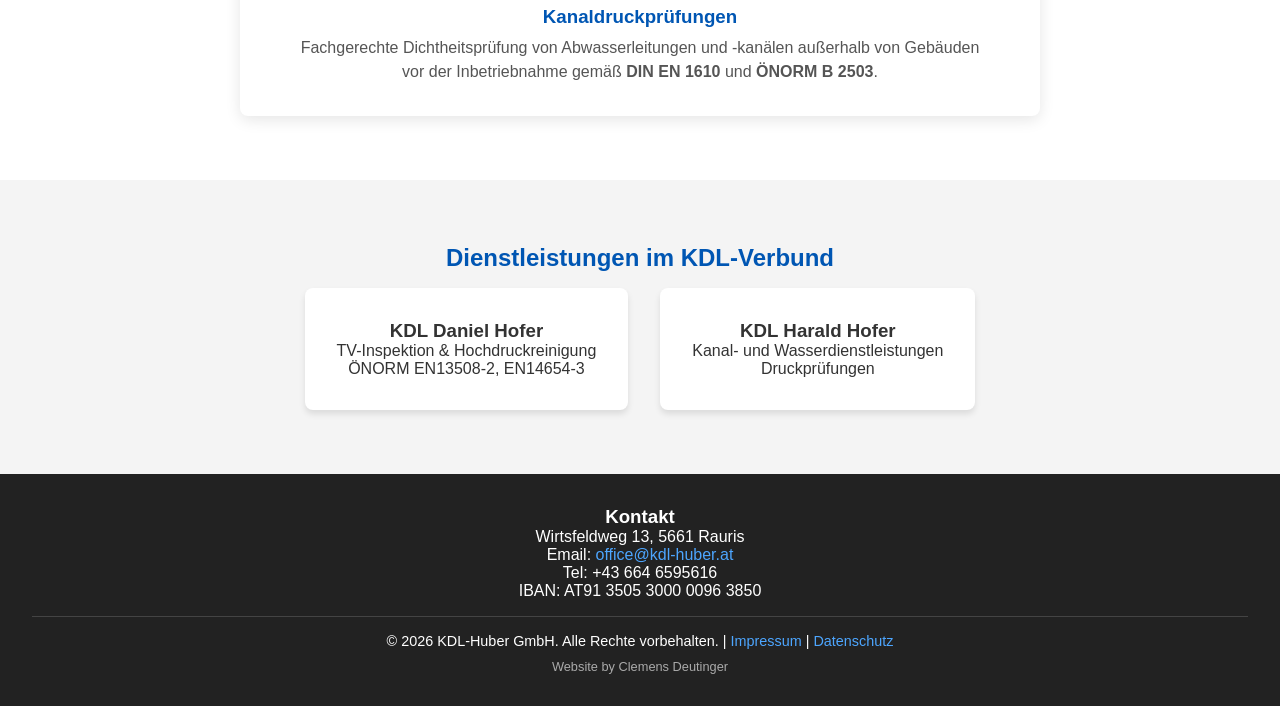
==== commit 827f34f7: "datenschutz IBAN" ====
--- a/frontend/index.html
+++ b/frontend/index.html
@@ -113,9 +113,10 @@
             <p>Wirtsfeldweg 13, 5661 Rauris</p>
             <p>Email: <a href="mailto:office@kdl-huber.at">office@kdl-huber.at</a></p>
             <p>Tel: +43 664 6595616</p>
+            <p>IBAN: AT91 3505 3000 0096 3850</p>
         </div>
         <div class="footer-bottom">
-            <p>&copy; 2026 KDL-Huber GmbH. Alle Rechte vorbehalten. | <a href="impressum.html">Impressum</a></p>
+            <p>&copy; 2026 KDL-Huber GmbH. Alle Rechte vorbehalten. | <a href="impressum.html">Impressum</a> | <a href="datenschutz.html">Datenschutz</a></p>
             <p style="margin-top: 10px; font-size: 0.8rem; color: #aaa;">Website by Clemens Deutinger</p>
         </div>
     </footer>
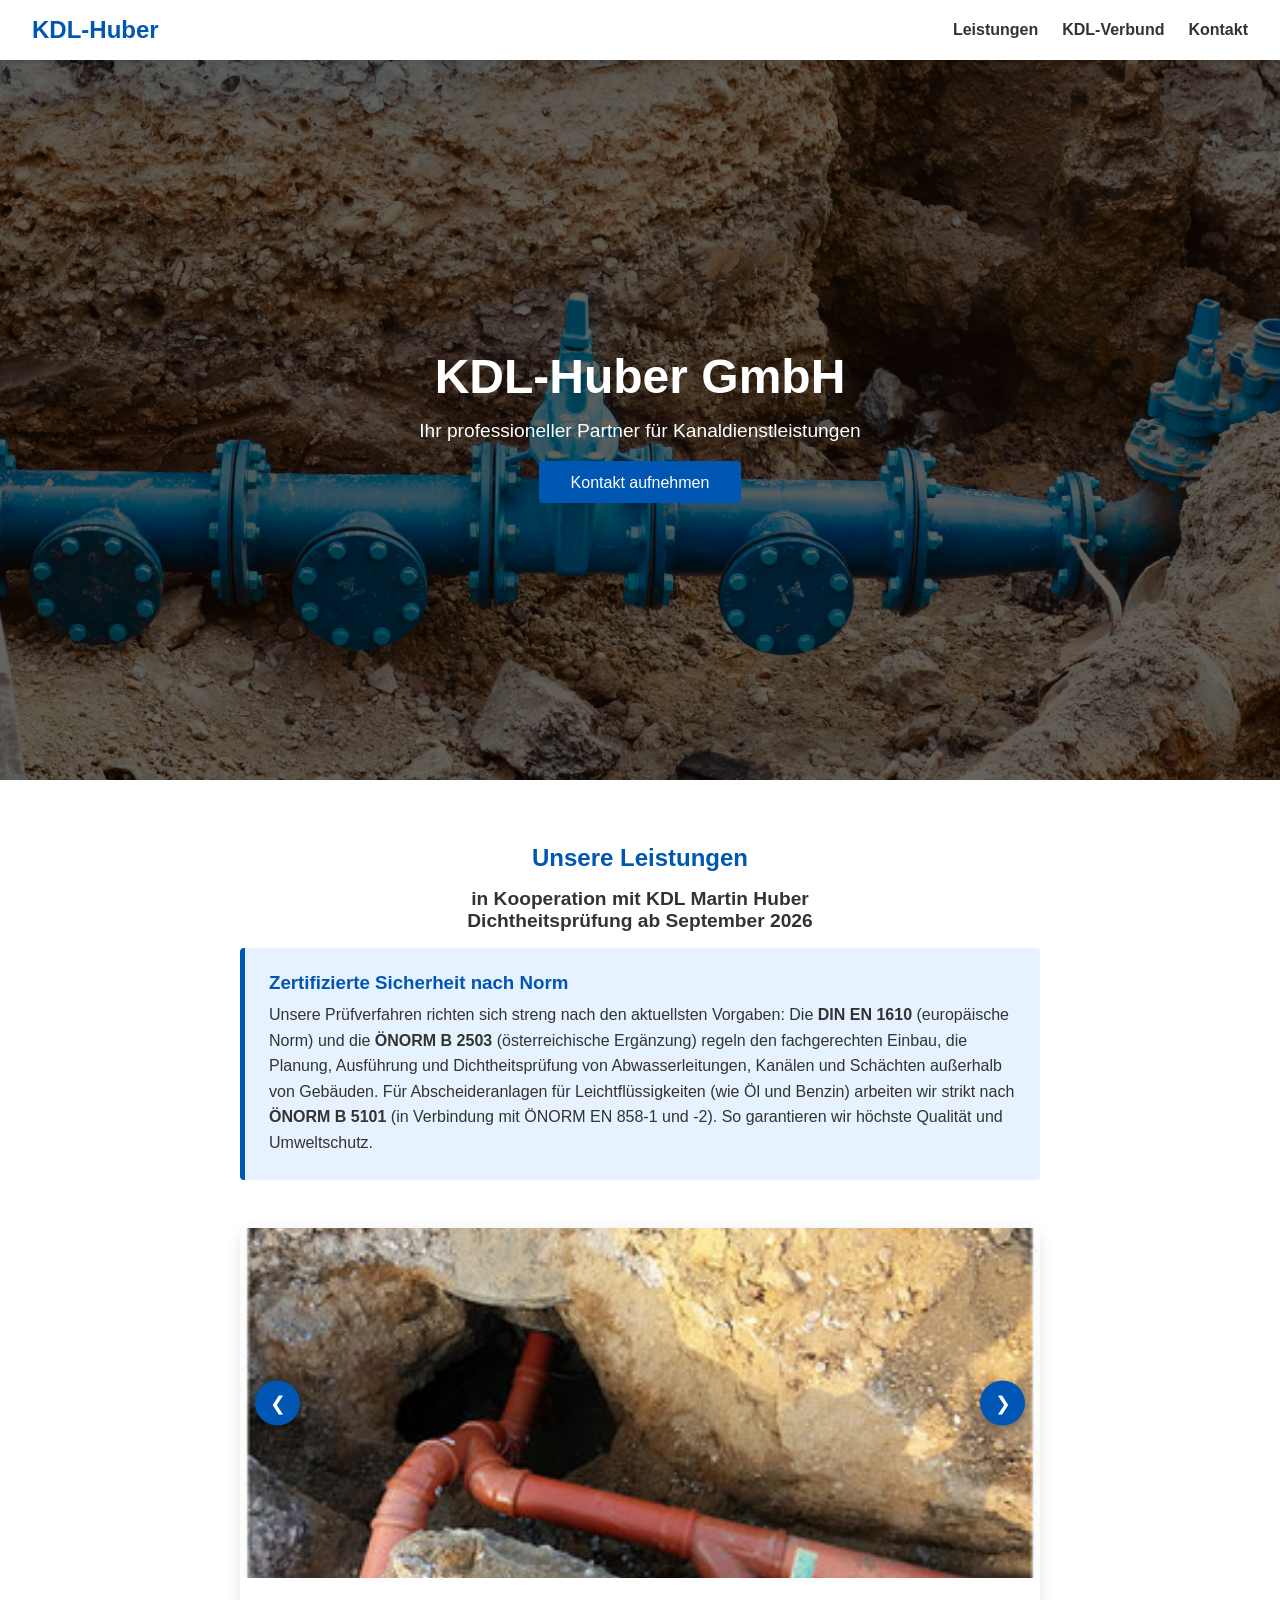
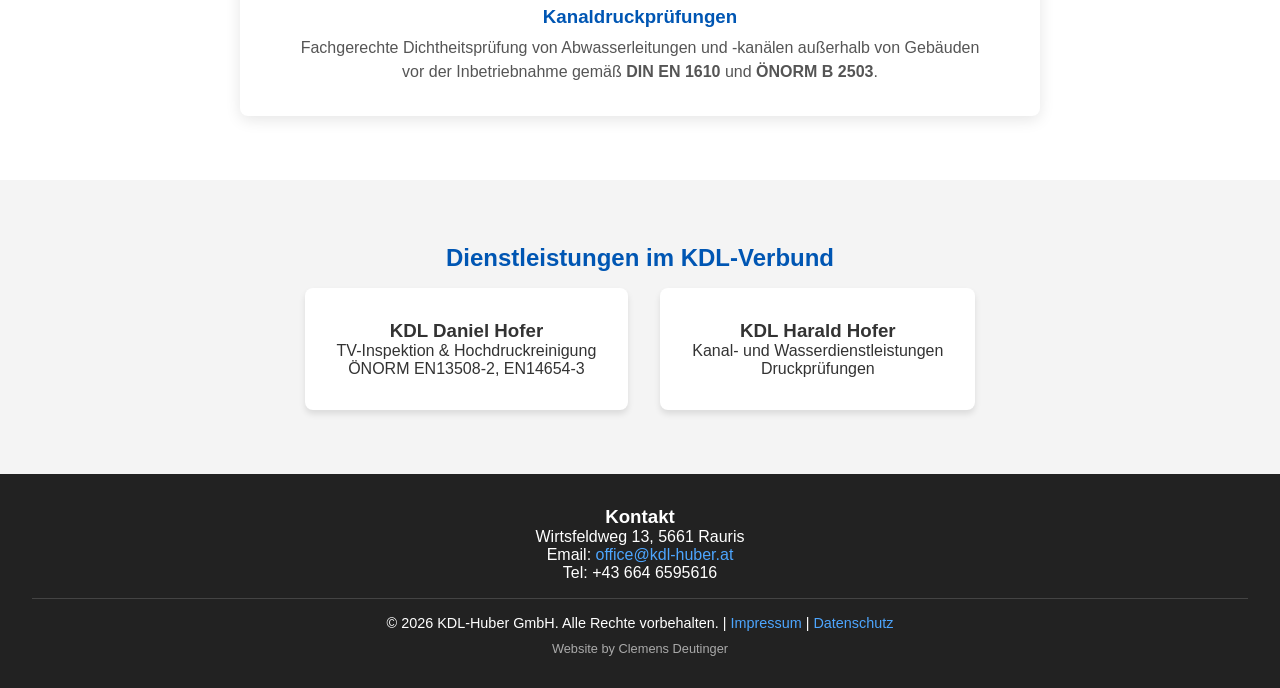
==== commit b8d167a6: "iban3" ====
--- a/frontend/index.html
+++ b/frontend/index.html
@@ -113,7 +113,6 @@
             <p>Wirtsfeldweg 13, 5661 Rauris</p>
             <p>Email: <a href="mailto:office@kdl-huber.at">office@kdl-huber.at</a></p>
             <p>Tel: +43 664 6595616</p>
-            <p>IBAN: AT91 3505 3000 0096 3850</p>
         </div>
         <div class="footer-bottom">
             <p>&copy; 2026 KDL-Huber GmbH. Alle Rechte vorbehalten. | <a href="impressum.html">Impressum</a> | <a href="datenschutz.html">Datenschutz</a></p>
--- a/frontend/style.css
+++ b/frontend/style.css
@@ -94,4 +94,14 @@
     .slider-btn { top: 125px; width: 35px; height: 35px; font-size: 1rem; }
     .slide-content { padding: 1.5rem 1rem; }
     .partner-card { width: 100%; }
+}
+
+body {
+    display: flex;
+    flex-direction: column;
+    min-height: 100vh;
+}
+
+footer {
+    margin-top: auto;
 }
